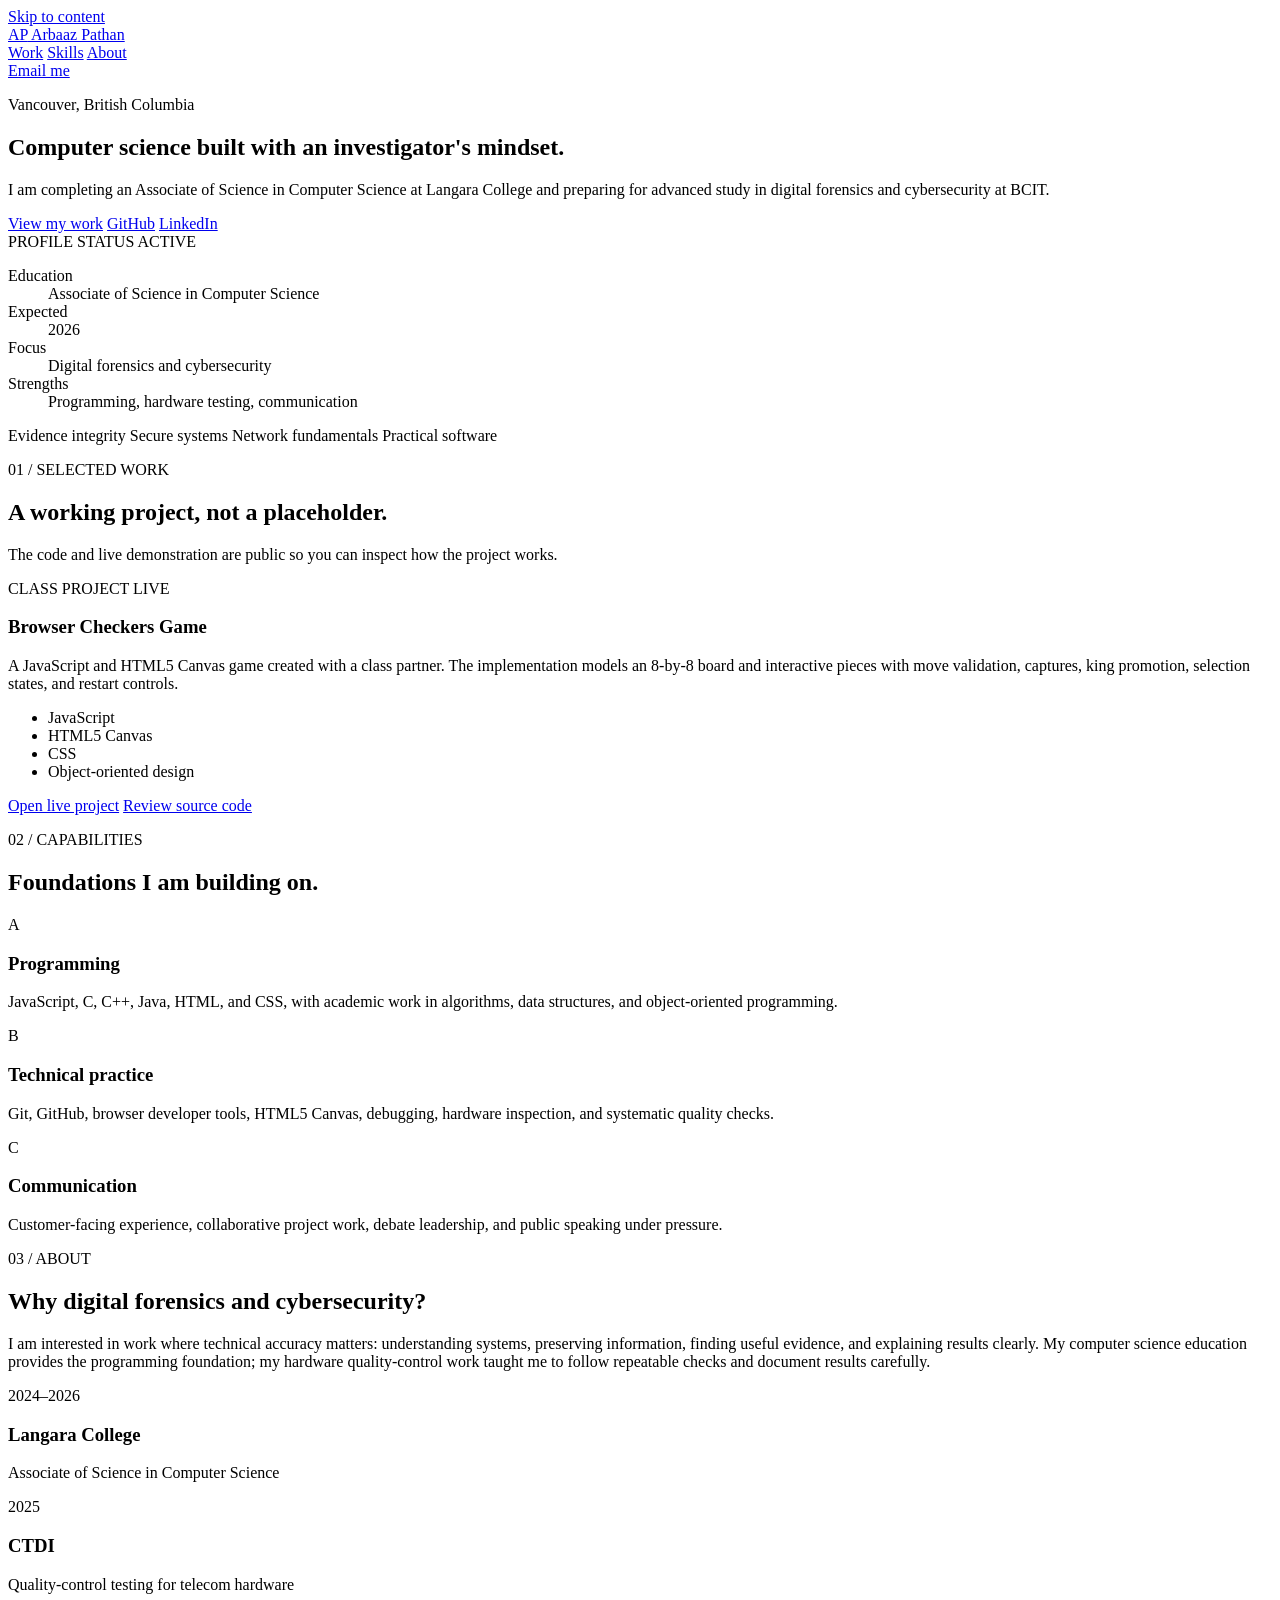
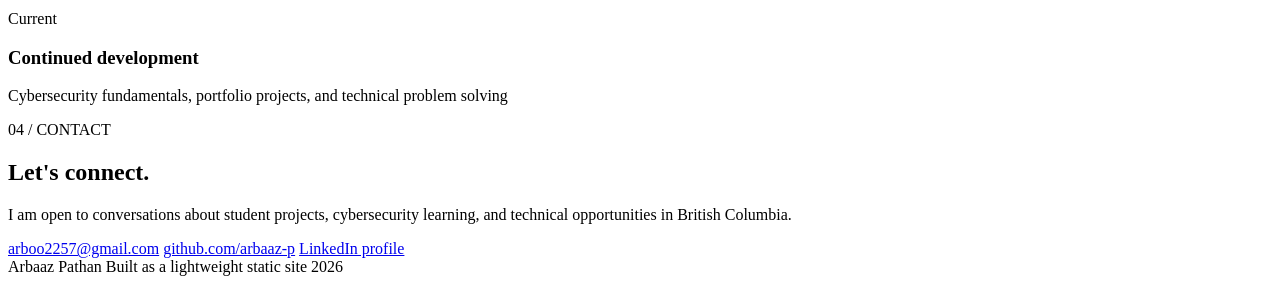
==== portfolio/index.html @ 12f156eb "Add Arbaaz Pathan technical portfolio" ====
<!doctype html>
<html lang="en">
  <head>
    <meta charset="utf-8" />
    <meta name="viewport" content="width=device-width, initial-scale=1" />
    <meta
      name="description"
      content="Arbaaz Pathan is a Computer Science student at Langara College focused on cybersecurity, digital forensics, and practical software projects."
    />
    <meta name="theme-color" content="#08131f" />
    <title>Arbaaz Pathan | Computer Science and Cybersecurity</title>
    <link
      rel="icon"
      type="image/svg+xml"
      href="data:image/svg+xml,%3Csvg xmlns='http://www.w3.org/2000/svg' viewBox='0 0 64 64'%3E%3Crect width='64' height='64' rx='12' fill='%2308131f'/%3E%3Cpath d='M32 10 51 18v13c0 12-7.5 20.5-19 24-11.5-3.5-19-12-19-24V18l19-8Z' fill='none' stroke='%234fe0c1' stroke-width='4'/%3E%3Cpath d='m23 33 6 6 13-15' fill='none' stroke='%23ffffff' stroke-width='4' stroke-linecap='round' stroke-linejoin='round'/%3E%3C/svg%3E"
    />
    <link rel="preconnect" href="https://fonts.googleapis.com" />
    <link rel="preconnect" href="https://fonts.gstatic.com" crossorigin />
    <link
      href="https://fonts.googleapis.com/css2?family=IBM+Plex+Mono:wght@400;500;600&family=Manrope:wght@400;500;600;700;800&display=swap"
      rel="stylesheet"
    />
    <link rel="stylesheet" href="styles.css" />
  </head>
  <body>
    <a class="skip-link" href="#main">Skip to content</a>
    <div class="site-shell">
      <header class="site-header" aria-label="Primary navigation">
        <a class="brand" href="#top" aria-label="Arbaaz Pathan home">
          <span class="brand-mark" aria-hidden="true">AP</span>
          <span>Arbaaz Pathan</span>
        </a>
        <nav class="nav-links" aria-label="Page sections">
          <a href="#work">Work</a>
          <a href="#skills">Skills</a>
          <a href="#about">About</a>
        </nav>
        <a class="header-contact" href="mailto:arboo2257@gmail.com">Email me</a>
      </header>

      <main id="main">
        <section class="hero" id="top" aria-labelledby="hero-title">
          <div class="hero-copy">
            <p class="eyebrow"><span aria-hidden="true"></span> Vancouver, British Columbia</p>
            <h1 id="hero-title">Computer science built with an investigator's mindset.</h1>
            <p class="hero-intro">
              I am completing an Associate of Science in Computer Science at Langara College and preparing for advanced study in digital forensics and cybersecurity at BCIT.
            </p>
            <div class="hero-actions" aria-label="Profile links">
              <a class="button button-primary" href="#work">View my work</a>
              <a class="button button-secondary" href="https://github.com/arbaaz-p" target="_blank" rel="noreferrer">GitHub</a>
              <a class="button button-secondary" href="https://www.linkedin.com/in/arbaaz-pathanbc/" target="_blank" rel="noreferrer">LinkedIn</a>
            </div>
          </div>
          <aside class="status-panel" aria-label="Current focus">
            <div class="panel-topline">
              <span>PROFILE STATUS</span>
              <span class="status-label">ACTIVE</span>
            </div>
            <dl>
              <div>
                <dt>Education</dt>
                <dd>Associate of Science in Computer Science</dd>
              </div>
              <div>
                <dt>Expected</dt>
                <dd>2026</dd>
              </div>
              <div>
                <dt>Focus</dt>
                <dd>Digital forensics and cybersecurity</dd>
              </div>
              <div>
                <dt>Strengths</dt>
                <dd>Programming, hardware testing, communication</dd>
              </div>
            </dl>
          </aside>
        </section>

        <section class="signal-strip" aria-label="Technical interests">
          <span>Evidence integrity</span>
          <span>Secure systems</span>
          <span>Network fundamentals</span>
          <span>Practical software</span>
        </section>

        <section class="section" id="work" aria-labelledby="work-title">
          <div class="section-heading">
            <p class="section-index">01 / SELECTED WORK</p>
            <h2 id="work-title">A working project, not a placeholder.</h2>
            <p>The code and live demonstration are public so you can inspect how the project works.</p>
          </div>

          <article class="project-card">
            <div class="project-visual" aria-label="Abstract representation of an eight by eight checkers board">
              <div class="board" aria-hidden="true">
                <span></span><span></span><span></span><span></span><span></span><span></span><span></span><span></span>
                <span></span><span></span><span></span><span></span><span></span><span></span><span></span><span></span>
                <span></span><span></span><span></span><span></span><span></span><span></span><span></span><span></span>
                <span></span><span></span><span></span><span></span><span></span><span></span><span></span><span></span>
                <span></span><span></span><span></span><span></span><span></span><span></span><span></span><span></span>
                <span></span><span></span><span></span><span></span><span></span><span></span><span></span><span></span>
                <span></span><span></span><span></span><span></span><span></span><span></span><span></span><span></span>
                <span></span><span></span><span></span><span></span><span></span><span></span><span></span><span></span>
              </div>
              <span class="piece piece-one" aria-hidden="true"></span>
              <span class="piece piece-two" aria-hidden="true"></span>
              <span class="piece piece-three" aria-hidden="true"></span>
              <span class="piece piece-four" aria-hidden="true"></span>
            </div>
            <div class="project-content">
              <div class="project-meta">
                <span>CLASS PROJECT</span>
                <span>LIVE</span>
              </div>
              <h3>Browser Checkers Game</h3>
              <p>
                A JavaScript and HTML5 Canvas game created with a class partner. The implementation models an 8-by-8 board and interactive pieces with move validation, captures, king promotion, selection states, and restart controls.
              </p>
              <ul class="tag-list" aria-label="Project technologies">
                <li>JavaScript</li>
                <li>HTML5 Canvas</li>
                <li>CSS</li>
                <li>Object-oriented design</li>
              </ul>
              <div class="project-links">
                <a href="https://arbaaz-p.github.io/checkers_game/" target="_blank" rel="noreferrer">Open live project</a>
                <a href="https://github.com/arbaaz-p/checkers_game" target="_blank" rel="noreferrer">Review source code</a>
              </div>
            </div>
          </article>
        </section>

        <section class="section skills-section" id="skills" aria-labelledby="skills-title">
          <div class="section-heading">
            <p class="section-index">02 / CAPABILITIES</p>
            <h2 id="skills-title">Foundations I am building on.</h2>
          </div>
          <div class="skills-grid">
            <article>
              <p class="skill-number">A</p>
              <h3>Programming</h3>
              <p>JavaScript, C, C++, Java, HTML, and CSS, with academic work in algorithms, data structures, and object-oriented programming.</p>
            </article>
            <article>
              <p class="skill-number">B</p>
              <h3>Technical practice</h3>
              <p>Git, GitHub, browser developer tools, HTML5 Canvas, debugging, hardware inspection, and systematic quality checks.</p>
            </article>
            <article>
              <p class="skill-number">C</p>
              <h3>Communication</h3>
              <p>Customer-facing experience, collaborative project work, debate leadership, and public speaking under pressure.</p>
            </article>
          </div>
        </section>

        <section class="section about-section" id="about" aria-labelledby="about-title">
          <div class="about-copy">
            <p class="section-index">03 / ABOUT</p>
            <h2 id="about-title">Why digital forensics and cybersecurity?</h2>
            <p>
              I am interested in work where technical accuracy matters: understanding systems, preserving information, finding useful evidence, and explaining results clearly. My computer science education provides the programming foundation; my hardware quality-control work taught me to follow repeatable checks and document results carefully.
            </p>
          </div>
          <div class="timeline" aria-label="Education and experience highlights">
            <article>
              <span>2024–2026</span>
              <div>
                <h3>Langara College</h3>
                <p>Associate of Science in Computer Science</p>
              </div>
            </article>
            <article>
              <span>2025</span>
              <div>
                <h3>CTDI</h3>
                <p>Quality-control testing for telecom hardware</p>
              </div>
            </article>
            <article>
              <span>Current</span>
              <div>
                <h3>Continued development</h3>
                <p>Cybersecurity fundamentals, portfolio projects, and technical problem solving</p>
              </div>
            </article>
          </div>
        </section>

        <section class="contact-section" aria-labelledby="contact-title">
          <p class="section-index">04 / CONTACT</p>
          <h2 id="contact-title">Let's connect.</h2>
          <p>I am open to conversations about student projects, cybersecurity learning, and technical opportunities in British Columbia.</p>
          <div class="contact-links">
            <a href="mailto:arboo2257@gmail.com">arboo2257@gmail.com</a>
            <a href="https://github.com/arbaaz-p" target="_blank" rel="noreferrer">github.com/arbaaz-p</a>
            <a href="https://www.linkedin.com/in/arbaaz-pathanbc/" target="_blank" rel="noreferrer">LinkedIn profile</a>
          </div>
        </section>
      </main>

      <footer>
        <span>Arbaaz Pathan</span>
        <span>Built as a lightweight static site</span>
        <span id="current-year">2026</span>
      </footer>
    </div>
    <script src="script.js"></script>
  </body>
</html>
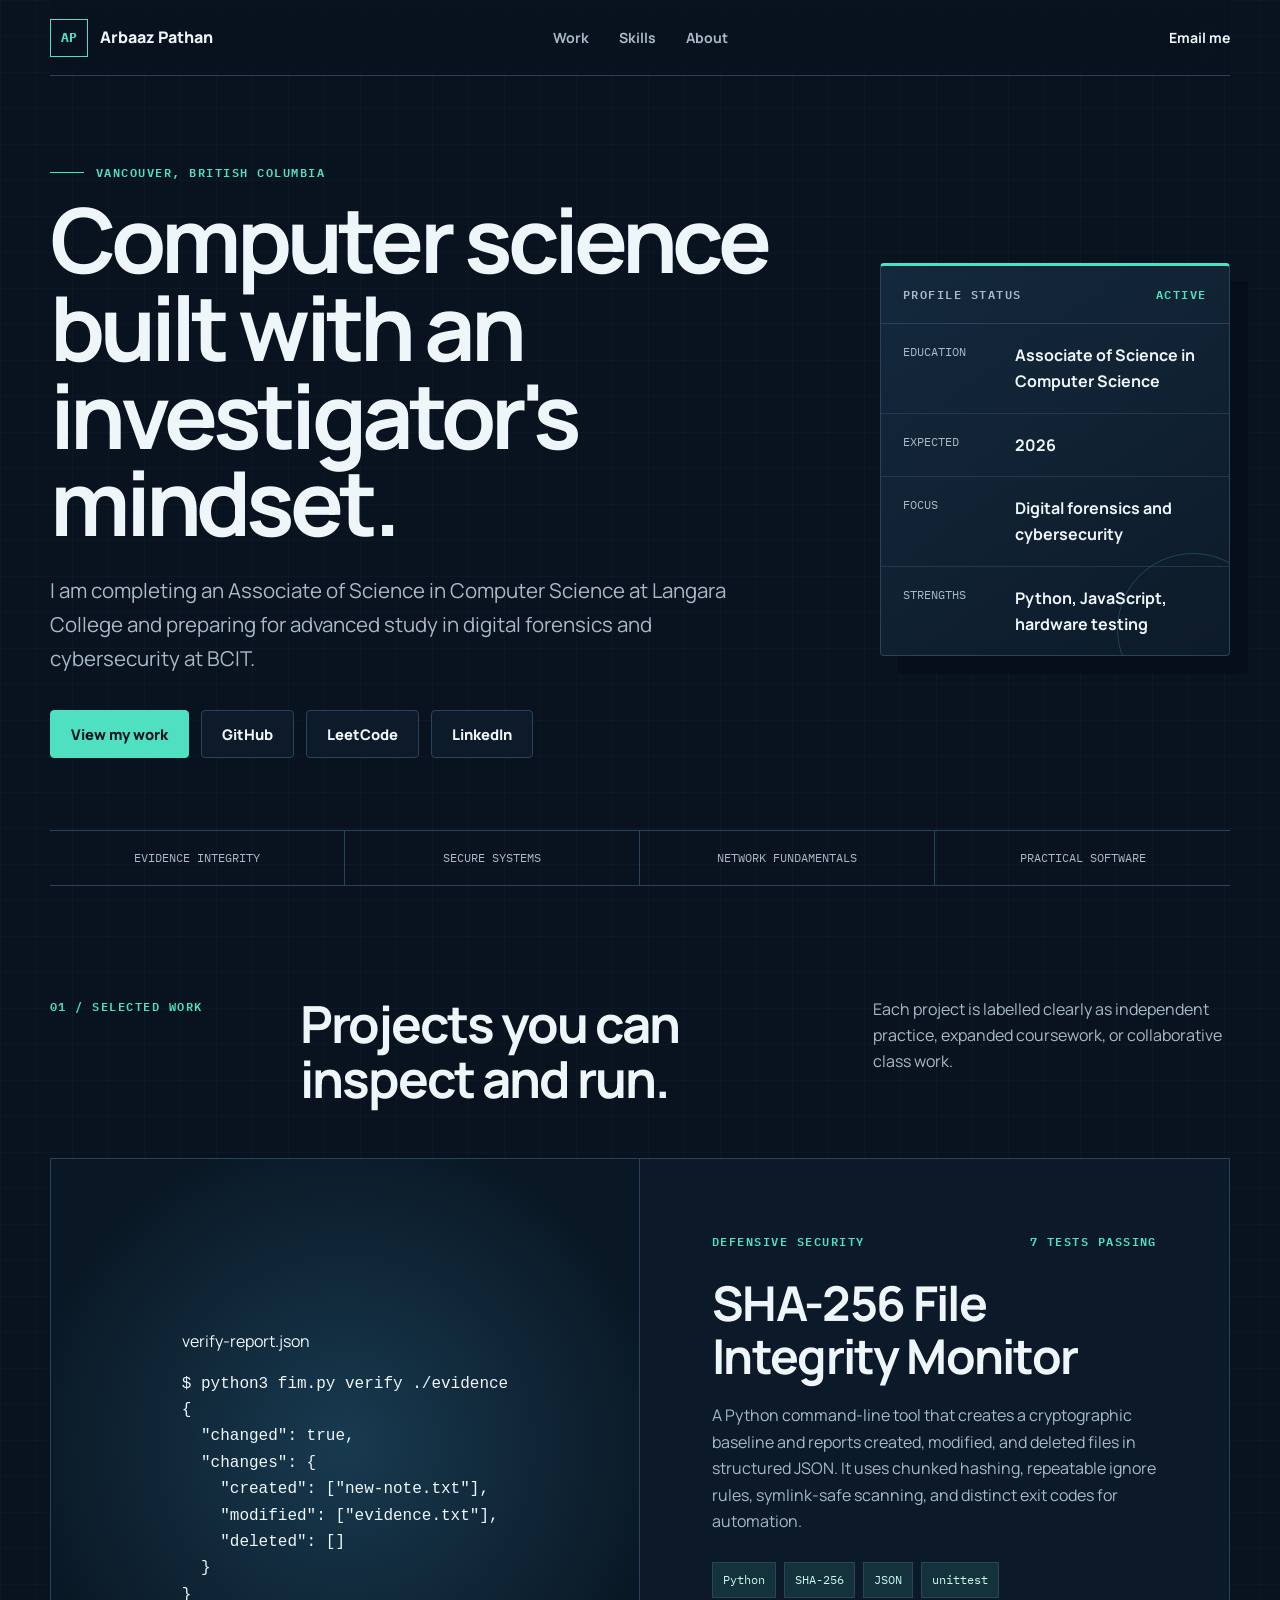
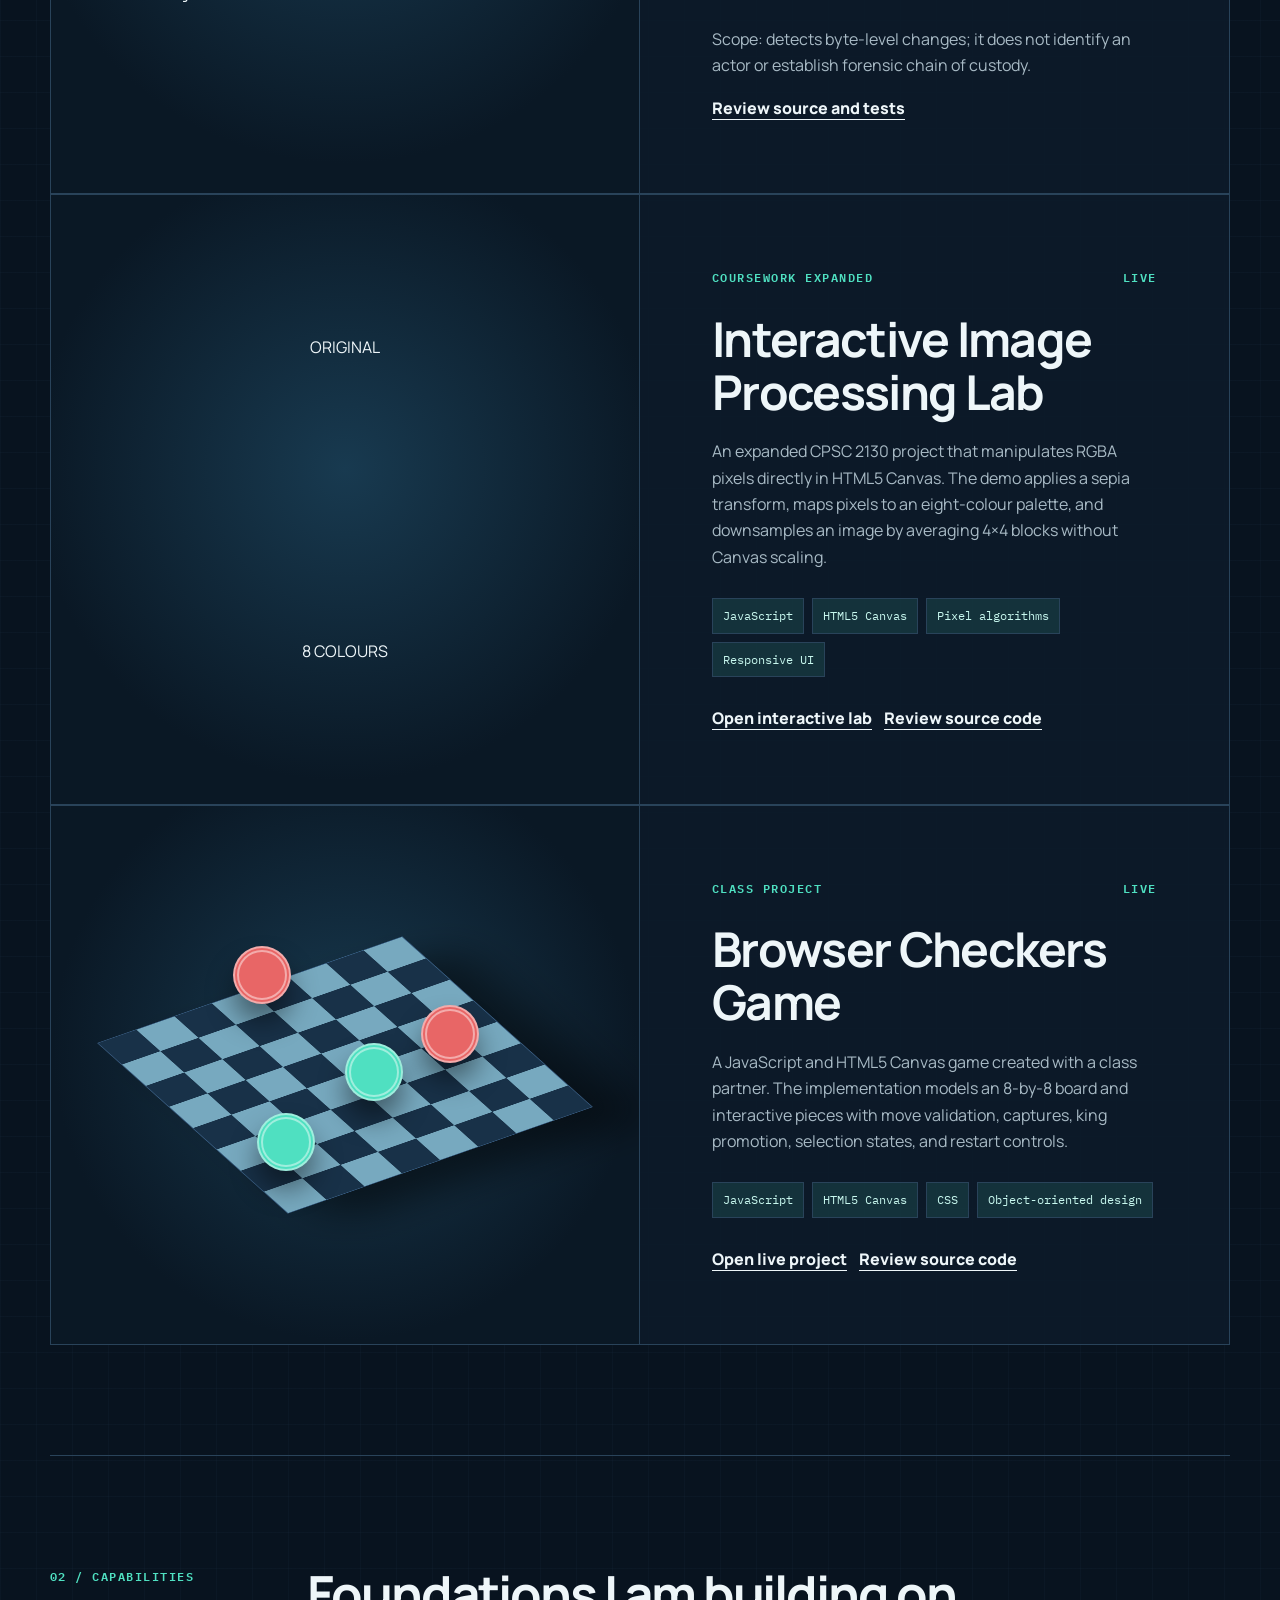
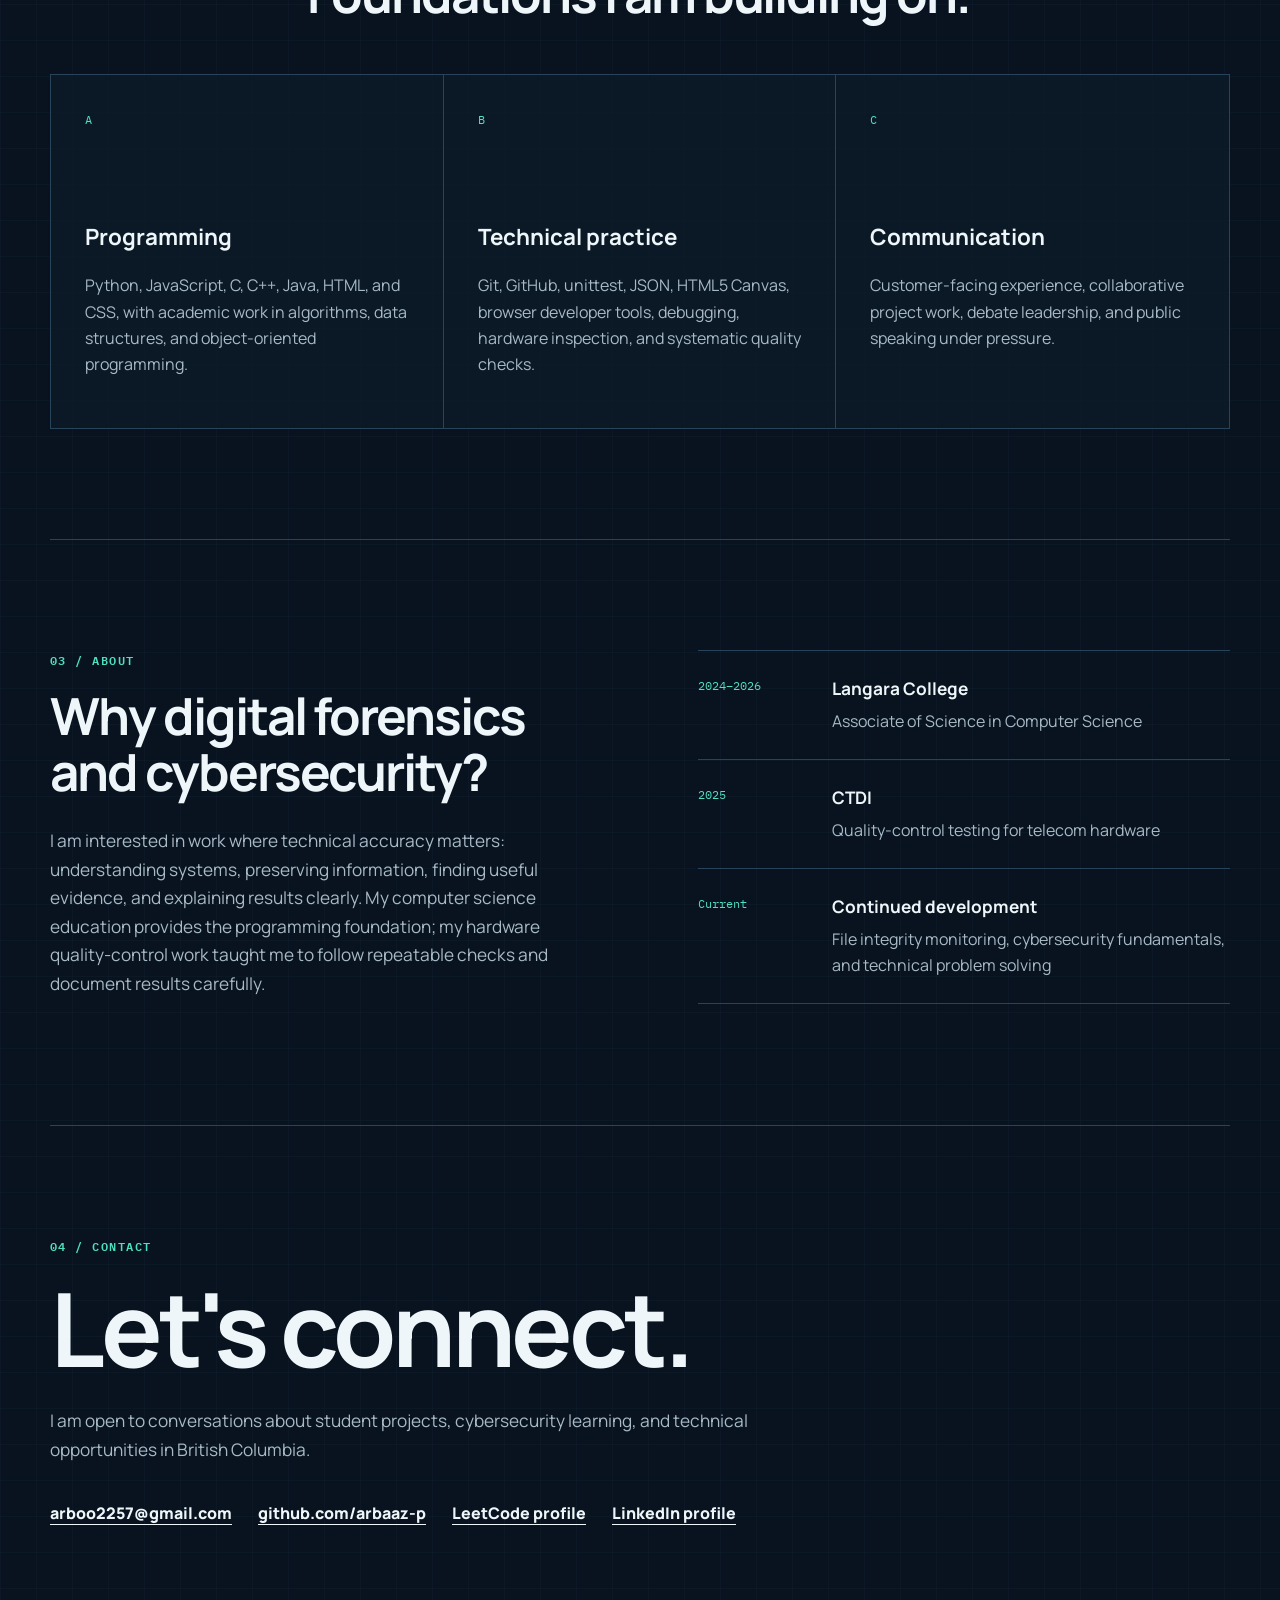
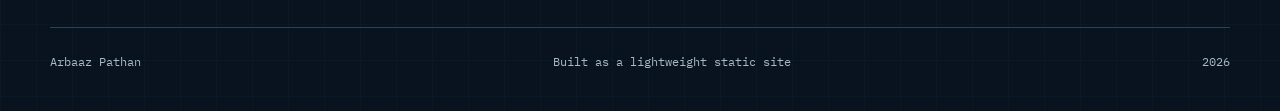
==== commit ac485403: "Add cybersecurity, coursework, and LeetCode portfolio content" ====
--- a/portfolio/index.html
+++ b/portfolio/index.html
@@ -49,6 +49,7 @@
             <div class="hero-actions" aria-label="Profile links">
               <a class="button button-primary" href="#work">View my work</a>
               <a class="button button-secondary" href="https://github.com/arbaaz-p" target="_blank" rel="noreferrer">GitHub</a>
+              <a class="button button-secondary" href="https://leetcode.com/u/Arbaaz_P/" target="_blank" rel="noreferrer">LeetCode</a>
               <a class="button button-secondary" href="https://www.linkedin.com/in/arbaaz-pathanbc/" target="_blank" rel="noreferrer">LinkedIn</a>
             </div>
           </div>
@@ -72,7 +73,7 @@
               </div>
               <div>
                 <dt>Strengths</dt>
-                <dd>Programming, hardware testing, communication</dd>
+                <dd>Python, JavaScript, hardware testing</dd>
               </div>
             </dl>
           </aside>
@@ -88,9 +89,73 @@
         <section class="section" id="work" aria-labelledby="work-title">
           <div class="section-heading">
             <p class="section-index">01 / SELECTED WORK</p>
-            <h2 id="work-title">A working project, not a placeholder.</h2>
-            <p>The code and live demonstration are public so you can inspect how the project works.</p>
-          </div>
+            <h2 id="work-title">Projects you can inspect and run.</h2>
+            <p>Each project is labelled clearly as independent practice, expanded coursework, or collaborative class work.</p>
+          </div>
+
+          <article class="project-card">
+            <div class="project-visual terminal-visual" aria-label="File integrity verification report">
+              <div class="terminal-window" aria-hidden="true">
+                <div class="terminal-bar"><i></i><i></i><i></i><span>verify-report.json</span></div>
+                <pre><span class="terminal-muted">$ python3 fim.py verify ./evidence</span>
+{
+  "changed": <span class="terminal-alert">true</span>,
+  "changes": {
+    "created": ["new-note.txt"],
+    "modified": ["evidence.txt"],
+    "deleted": []
+  }
+}</pre>
+              </div>
+            </div>
+            <div class="project-content">
+              <div class="project-meta">
+                <span>DEFENSIVE SECURITY</span>
+                <span>7 TESTS PASSING</span>
+              </div>
+              <h3>SHA-256 File Integrity Monitor</h3>
+              <p>
+                A Python command-line tool that creates a cryptographic baseline and reports created, modified, and deleted files in structured JSON. It uses chunked hashing, repeatable ignore rules, symlink-safe scanning, and distinct exit codes for automation.
+              </p>
+              <ul class="tag-list" aria-label="Project technologies">
+                <li>Python</li>
+                <li>SHA-256</li>
+                <li>JSON</li>
+                <li>unittest</li>
+              </ul>
+              <p class="project-caveat">Scope: detects byte-level changes; it does not identify an actor or establish forensic chain of custody.</p>
+              <div class="project-links">
+                <a href="https://github.com/arbaaz-p/checkers_game/tree/main/cybersecurity/file-integrity-monitor" target="_blank" rel="noreferrer">Review source and tests</a>
+              </div>
+            </div>
+          </article>
+
+          <article class="project-card">
+            <div class="project-visual pixels-visual" aria-label="Before and after pixel processing comparison">
+              <div class="pixel-panel pixel-original" aria-hidden="true"><span>ORIGINAL</span></div>
+              <div class="pixel-panel pixel-processed" aria-hidden="true"><span>8 COLOURS</span></div>
+            </div>
+            <div class="project-content">
+              <div class="project-meta">
+                <span>COURSEWORK EXPANDED</span>
+                <span>LIVE</span>
+              </div>
+              <h3>Interactive Image Processing Lab</h3>
+              <p>
+                An expanded CPSC 2130 project that manipulates RGBA pixels directly in HTML5 Canvas. The demo applies a sepia transform, maps pixels to an eight-colour palette, and downsamples an image by averaging 4×4 blocks without Canvas scaling.
+              </p>
+              <ul class="tag-list" aria-label="Project technologies">
+                <li>JavaScript</li>
+                <li>HTML5 Canvas</li>
+                <li>Pixel algorithms</li>
+                <li>Responsive UI</li>
+              </ul>
+              <div class="project-links">
+                <a href="projects/image-processing-lab/">Open interactive lab</a>
+                <a href="https://github.com/arbaaz-p/checkers_game/tree/main/portfolio/projects/image-processing-lab" target="_blank" rel="noreferrer">Review source code</a>
+              </div>
+            </div>
+          </article>
 
           <article class="project-card">
             <div class="project-visual" aria-label="Abstract representation of an eight by eight checkers board">
@@ -141,12 +206,12 @@
             <article>
               <p class="skill-number">A</p>
               <h3>Programming</h3>
-              <p>JavaScript, C, C++, Java, HTML, and CSS, with academic work in algorithms, data structures, and object-oriented programming.</p>
+              <p>Python, JavaScript, C, C++, Java, HTML, and CSS, with academic work in algorithms, data structures, and object-oriented programming.</p>
             </article>
             <article>
               <p class="skill-number">B</p>
               <h3>Technical practice</h3>
-              <p>Git, GitHub, browser developer tools, HTML5 Canvas, debugging, hardware inspection, and systematic quality checks.</p>
+              <p>Git, GitHub, unittest, JSON, HTML5 Canvas, browser developer tools, debugging, hardware inspection, and systematic quality checks.</p>
             </article>
             <article>
               <p class="skill-number">C</p>
@@ -183,7 +248,7 @@
               <span>Current</span>
               <div>
                 <h3>Continued development</h3>
-                <p>Cybersecurity fundamentals, portfolio projects, and technical problem solving</p>
+                <p>File integrity monitoring, cybersecurity fundamentals, and technical problem solving</p>
               </div>
             </article>
           </div>
@@ -196,6 +261,7 @@
           <div class="contact-links">
             <a href="mailto:arboo2257@gmail.com">arboo2257@gmail.com</a>
             <a href="https://github.com/arbaaz-p" target="_blank" rel="noreferrer">github.com/arbaaz-p</a>
+            <a href="https://leetcode.com/u/Arbaaz_P/" target="_blank" rel="noreferrer">LeetCode profile</a>
             <a href="https://www.linkedin.com/in/arbaaz-pathanbc/" target="_blank" rel="noreferrer">LinkedIn profile</a>
           </div>
         </section>
--- a/portfolio/styles.css
+++ b/portfolio/styles.css
@@ -0,0 +1,690 @@
+:root {
+  color-scheme: dark;
+  --bg: #08131f;
+  --bg-soft: #0d1b2a;
+  --panel: #102234;
+  --panel-strong: #152b40;
+  --text: #eef6f9;
+  --muted: #a8bac5;
+  --line: #29435a;
+  --accent: #4fe0c1;
+  --accent-soft: rgba(79, 224, 193, 0.12);
+  --blue: #7db7ff;
+  --max: 1180px;
+  --radius: 4px;
+  font-family: "Manrope", system-ui, sans-serif;
+}
+
+* {
+  box-sizing: border-box;
+}
+
+html {
+  scroll-behavior: smooth;
+}
+
+body {
+  margin: 0;
+  min-width: 320px;
+  background:
+    linear-gradient(rgba(41, 67, 90, 0.1) 1px, transparent 1px),
+    linear-gradient(90deg, rgba(41, 67, 90, 0.1) 1px, transparent 1px),
+    var(--bg);
+  background-size: 36px 36px;
+  color: var(--text);
+  font-size: 1rem;
+  line-height: 1.65;
+}
+
+a {
+  color: inherit;
+}
+
+a:focus-visible,
+button:focus-visible {
+  outline: 3px solid var(--accent);
+  outline-offset: 4px;
+}
+
+.skip-link {
+  position: fixed;
+  z-index: 100;
+  top: 12px;
+  left: 12px;
+  transform: translateY(-160%);
+  padding: 10px 14px;
+  background: var(--accent);
+  color: var(--bg);
+  font-weight: 800;
+}
+
+.skip-link:focus {
+  transform: translateY(0);
+}
+
+.site-shell {
+  width: min(calc(100% - 40px), var(--max));
+  margin: 0 auto;
+}
+
+.site-header {
+  position: sticky;
+  top: 0;
+  z-index: 20;
+  display: grid;
+  grid-template-columns: 1fr auto 1fr;
+  align-items: center;
+  min-height: 76px;
+  border-bottom: 1px solid var(--line);
+  background: rgba(8, 19, 31, 0.9);
+  backdrop-filter: blur(14px);
+}
+
+.brand {
+  display: inline-flex;
+  align-items: center;
+  gap: 12px;
+  justify-self: start;
+  color: var(--text);
+  font-weight: 800;
+  text-decoration: none;
+}
+
+.brand-mark {
+  display: inline-grid;
+  width: 38px;
+  height: 38px;
+  place-items: center;
+  border: 1px solid var(--accent);
+  color: var(--accent);
+  font-family: "IBM Plex Mono", monospace;
+  font-size: 0.82rem;
+}
+
+.nav-links {
+  display: flex;
+  gap: 30px;
+}
+
+.nav-links a,
+.header-contact {
+  color: var(--muted);
+  font-size: 0.88rem;
+  font-weight: 700;
+  text-decoration: none;
+}
+
+.nav-links a:hover,
+.header-contact:hover {
+  color: var(--accent);
+}
+
+.header-contact {
+  justify-self: end;
+  color: var(--text);
+}
+
+.hero {
+  display: grid;
+  grid-template-columns: minmax(0, 1.35fr) minmax(300px, 0.65fr);
+  gap: clamp(46px, 8vw, 110px);
+  align-items: center;
+  min-height: 690px;
+  padding: 86px 0 72px;
+}
+
+.eyebrow,
+.section-index,
+.panel-topline,
+.project-meta {
+  font-family: "IBM Plex Mono", monospace;
+  font-size: 0.78rem;
+  font-weight: 600;
+  letter-spacing: 0.12em;
+  text-transform: uppercase;
+}
+
+.eyebrow {
+  display: flex;
+  align-items: center;
+  gap: 12px;
+  color: var(--accent);
+}
+
+.eyebrow span {
+  width: 34px;
+  height: 1px;
+  background: var(--accent);
+}
+
+h1,
+h2,
+h3,
+p {
+  margin-top: 0;
+}
+
+h1 {
+  max-width: 820px;
+  margin-bottom: 28px;
+  font-size: clamp(3.2rem, 7vw, 6rem);
+  line-height: 0.98;
+  letter-spacing: -0.055em;
+}
+
+.hero-intro {
+  max-width: 690px;
+  margin-bottom: 34px;
+  color: var(--muted);
+  font-size: clamp(1.08rem, 2vw, 1.28rem);
+}
+
+.hero-actions,
+.project-links,
+.contact-links {
+  display: flex;
+  flex-wrap: wrap;
+  gap: 12px;
+}
+
+.button {
+  display: inline-flex;
+  min-height: 48px;
+  align-items: center;
+  justify-content: center;
+  padding: 0 20px;
+  border: 1px solid var(--line);
+  border-radius: var(--radius);
+  font-size: 0.92rem;
+  font-weight: 800;
+  text-decoration: none;
+  transition: 160ms ease;
+}
+
+.button-primary {
+  border-color: var(--accent);
+  background: var(--accent);
+  color: var(--bg);
+}
+
+.button-secondary {
+  background: rgba(16, 34, 52, 0.5);
+}
+
+.button:hover {
+  transform: translateY(-2px);
+  border-color: var(--accent);
+}
+
+.status-panel {
+  position: relative;
+  overflow: hidden;
+  border: 1px solid var(--line);
+  border-top: 3px solid var(--accent);
+  border-radius: var(--radius);
+  background: linear-gradient(145deg, rgba(21, 43, 64, 0.9), rgba(13, 27, 42, 0.9));
+  box-shadow: 18px 18px 0 rgba(5, 13, 22, 0.65);
+}
+
+.status-panel::after {
+  position: absolute;
+  right: -40px;
+  bottom: -50px;
+  width: 150px;
+  height: 150px;
+  border: 1px solid rgba(79, 224, 193, 0.22);
+  border-radius: 50%;
+  content: "";
+}
+
+.panel-topline {
+  display: flex;
+  justify-content: space-between;
+  padding: 18px 22px;
+  border-bottom: 1px solid var(--line);
+  color: var(--muted);
+}
+
+.status-label {
+  color: var(--accent);
+}
+
+.status-panel dl {
+  margin: 0;
+}
+
+.status-panel dl div {
+  display: grid;
+  grid-template-columns: 96px 1fr;
+  gap: 16px;
+  padding: 18px 22px;
+  border-bottom: 1px solid rgba(41, 67, 90, 0.7);
+}
+
+.status-panel dl div:last-child {
+  border-bottom: 0;
+}
+
+.status-panel dt {
+  color: var(--muted);
+  font-family: "IBM Plex Mono", monospace;
+  font-size: 0.76rem;
+  text-transform: uppercase;
+}
+
+.status-panel dd {
+  margin: 0;
+  font-weight: 700;
+}
+
+.signal-strip {
+  display: grid;
+  grid-template-columns: repeat(4, 1fr);
+  border-block: 1px solid var(--line);
+}
+
+.signal-strip span {
+  padding: 17px 14px;
+  border-right: 1px solid var(--line);
+  color: var(--muted);
+  font-family: "IBM Plex Mono", monospace;
+  font-size: 0.76rem;
+  text-align: center;
+  text-transform: uppercase;
+}
+
+.signal-strip span:last-child {
+  border-right: 0;
+}
+
+.section {
+  padding: 110px 0;
+  border-bottom: 1px solid var(--line);
+}
+
+.section-heading {
+  display: grid;
+  grid-template-columns: 0.6fr 1.5fr 1fr;
+  gap: 36px;
+  align-items: start;
+  margin-bottom: 52px;
+}
+
+.section-index {
+  color: var(--accent);
+}
+
+h2 {
+  margin-bottom: 0;
+  font-size: clamp(2rem, 4vw, 3.5rem);
+  line-height: 1.08;
+  letter-spacing: -0.04em;
+}
+
+.section-heading > p:last-child {
+  color: var(--muted);
+}
+
+.project-card {
+  display: grid;
+  grid-template-columns: minmax(320px, 1fr) minmax(0, 1fr);
+  border: 1px solid var(--line);
+  background: rgba(13, 27, 42, 0.92);
+}
+
+.project-visual {
+  position: relative;
+  display: grid;
+  min-height: 480px;
+  place-items: center;
+  overflow: hidden;
+  border-right: 1px solid var(--line);
+  background: radial-gradient(circle at 50% 45%, #183a50 0, #0a1825 70%);
+}
+
+.board {
+  display: grid;
+  width: min(70%, 360px);
+  aspect-ratio: 1;
+  grid-template-columns: repeat(8, 1fr);
+  transform: rotateX(56deg) rotateZ(-32deg);
+  border: 1px solid rgba(125, 183, 255, 0.35);
+  box-shadow: 34px 42px 55px rgba(0, 0, 0, 0.5);
+}
+
+.board span:nth-child(odd) {
+  background: #183148;
+}
+
+.board span:nth-child(even) {
+  background: #77a9bf;
+}
+
+.board span:nth-child(16n + 9),
+.board span:nth-child(16n + 11),
+.board span:nth-child(16n + 13),
+.board span:nth-child(16n + 15) {
+  background: #77a9bf;
+}
+
+.board span:nth-child(16n + 10),
+.board span:nth-child(16n + 12),
+.board span:nth-child(16n + 14),
+.board span:nth-child(16n + 16) {
+  background: #183148;
+}
+
+.piece {
+  position: absolute;
+  width: 58px;
+  height: 58px;
+  border: 6px double rgba(255, 255, 255, 0.45);
+  border-radius: 50%;
+  background: #e86666;
+  box-shadow: 0 18px 28px rgba(0, 0, 0, 0.45);
+}
+
+.piece-one { top: 26%; left: 31%; }
+.piece-two { top: 44%; left: 50%; background: var(--accent); }
+.piece-three { top: 57%; left: 35%; background: var(--accent); }
+.piece-four { top: 37%; left: 63%; }
+
+.project-content {
+  align-self: center;
+  padding: clamp(34px, 6vw, 72px);
+}
+
+.project-meta {
+  display: flex;
+  justify-content: space-between;
+  color: var(--accent);
+}
+
+.project-content h3 {
+  margin: 25px 0 20px;
+  font-size: clamp(2rem, 4vw, 3rem);
+  line-height: 1.1;
+  letter-spacing: -0.035em;
+}
+
+.project-content > p {
+  color: var(--muted);
+}
+
+.tag-list {
+  display: flex;
+  flex-wrap: wrap;
+  gap: 8px;
+  margin: 28px 0;
+  padding: 0;
+  list-style: none;
+}
+
+.tag-list li {
+  padding: 7px 10px;
+  border: 1px solid var(--line);
+  background: var(--accent-soft);
+  color: #c8f8ef;
+  font-family: "IBM Plex Mono", monospace;
+  font-size: 0.74rem;
+}
+
+.project-links a,
+.contact-links a {
+  color: var(--text);
+  font-weight: 800;
+  text-underline-offset: 5px;
+}
+
+.project-links a:hover,
+.contact-links a:hover {
+  color: var(--accent);
+}
+
+.skills-section .section-heading {
+  grid-template-columns: 0.6fr 2.5fr;
+}
+
+.skills-grid {
+  display: grid;
+  grid-template-columns: repeat(3, 1fr);
+  border: 1px solid var(--line);
+}
+
+.skills-grid article {
+  min-height: 320px;
+  padding: 34px;
+  border-right: 1px solid var(--line);
+  background: rgba(13, 27, 42, 0.75);
+}
+
+.skills-grid article:last-child {
+  border-right: 0;
+}
+
+.skill-number {
+  color: var(--accent);
+  font-family: "IBM Plex Mono", monospace;
+  font-size: 0.78rem;
+}
+
+.skills-grid h3 {
+  margin: 90px 0 16px;
+  font-size: 1.4rem;
+}
+
+.skills-grid article > p:last-child {
+  color: var(--muted);
+}
+
+.about-section {
+  display: grid;
+  grid-template-columns: 1fr 1fr;
+  gap: clamp(50px, 9vw, 130px);
+}
+
+.about-copy h2 {
+  margin: 18px 0 28px;
+}
+
+.about-copy > p:last-child {
+  color: var(--muted);
+  font-size: 1.08rem;
+}
+
+.timeline article {
+  display: grid;
+  grid-template-columns: 110px 1fr;
+  gap: 24px;
+  padding: 24px 0;
+  border-top: 1px solid var(--line);
+}
+
+.timeline article:last-child {
+  border-bottom: 1px solid var(--line);
+}
+
+.timeline span {
+  color: var(--accent);
+  font-family: "IBM Plex Mono", monospace;
+  font-size: 0.78rem;
+}
+
+.timeline h3 {
+  margin-bottom: 5px;
+  font-size: 1.08rem;
+}
+
+.timeline p {
+  margin-bottom: 0;
+  color: var(--muted);
+}
+
+.contact-section {
+  padding: 110px 0 100px;
+}
+
+.contact-section h2 {
+  margin: 16px 0 24px;
+  font-size: clamp(3rem, 8vw, 6.6rem);
+}
+
+.contact-section > p:not(.section-index) {
+  max-width: 700px;
+  color: var(--muted);
+  font-size: 1.08rem;
+}
+
+.contact-links {
+  margin-top: 36px;
+  gap: 26px;
+}
+
+footer {
+  display: flex;
+  justify-content: space-between;
+  padding: 24px 0 40px;
+  border-top: 1px solid var(--line);
+  color: var(--muted);
+  font-family: "IBM Plex Mono", monospace;
+  font-size: 0.74rem;
+}
+
+@media (max-width: 900px) {
+  .site-header {
+    grid-template-columns: 1fr auto;
+  }
+
+  .nav-links {
+    display: none;
+  }
+
+  .hero,
+  .project-card,
+  .about-section {
+    grid-template-columns: 1fr;
+  }
+
+  .hero {
+    min-height: auto;
+    padding-top: 72px;
+  }
+
+  .status-panel {
+    max-width: 580px;
+  }
+
+  .section-heading {
+    grid-template-columns: 1fr;
+    gap: 12px;
+  }
+
+  .project-visual {
+    min-height: 420px;
+    border-right: 0;
+    border-bottom: 1px solid var(--line);
+  }
+
+  .skills-grid {
+    grid-template-columns: 1fr;
+  }
+
+  .skills-grid article {
+    min-height: auto;
+    border-right: 0;
+    border-bottom: 1px solid var(--line);
+  }
+
+  .skills-grid article:last-child {
+    border-bottom: 0;
+  }
+
+  .skills-grid h3 {
+    margin-top: 32px;
+  }
+}
+
+@media (max-width: 620px) {
+  .site-shell {
+    width: min(calc(100% - 28px), var(--max));
+  }
+
+  .site-header {
+    min-height: 68px;
+  }
+
+  .brand > span:last-child,
+  .header-contact {
+    font-size: 0.8rem;
+  }
+
+  h1 {
+    font-size: clamp(2.75rem, 15vw, 4rem);
+  }
+
+  .hero {
+    gap: 46px;
+    padding: 56px 0;
+  }
+
+  .hero-actions .button {
+    width: 100%;
+  }
+
+  .signal-strip {
+    grid-template-columns: 1fr 1fr;
+  }
+
+  .signal-strip span:nth-child(2) {
+    border-right: 0;
+  }
+
+  .signal-strip span:nth-child(-n + 2) {
+    border-bottom: 1px solid var(--line);
+  }
+
+  .section,
+  .contact-section {
+    padding: 76px 0;
+  }
+
+  .status-panel dl div,
+  .timeline article {
+    grid-template-columns: 1fr;
+    gap: 4px;
+  }
+
+  .project-visual {
+    min-height: 340px;
+  }
+
+  .piece {
+    width: 42px;
+    height: 42px;
+  }
+
+  .project-content {
+    padding: 28px;
+  }
+
+  .contact-links,
+  footer {
+    flex-direction: column;
+  }
+
+  footer {
+    gap: 8px;
+  }
+}
+
+@media (prefers-reduced-motion: reduce) {
+  html {
+    scroll-behavior: auto;
+  }
+
+  *,
+  *::before,
+  *::after {
+    transition-duration: 0.01ms !important;
+  }
+}
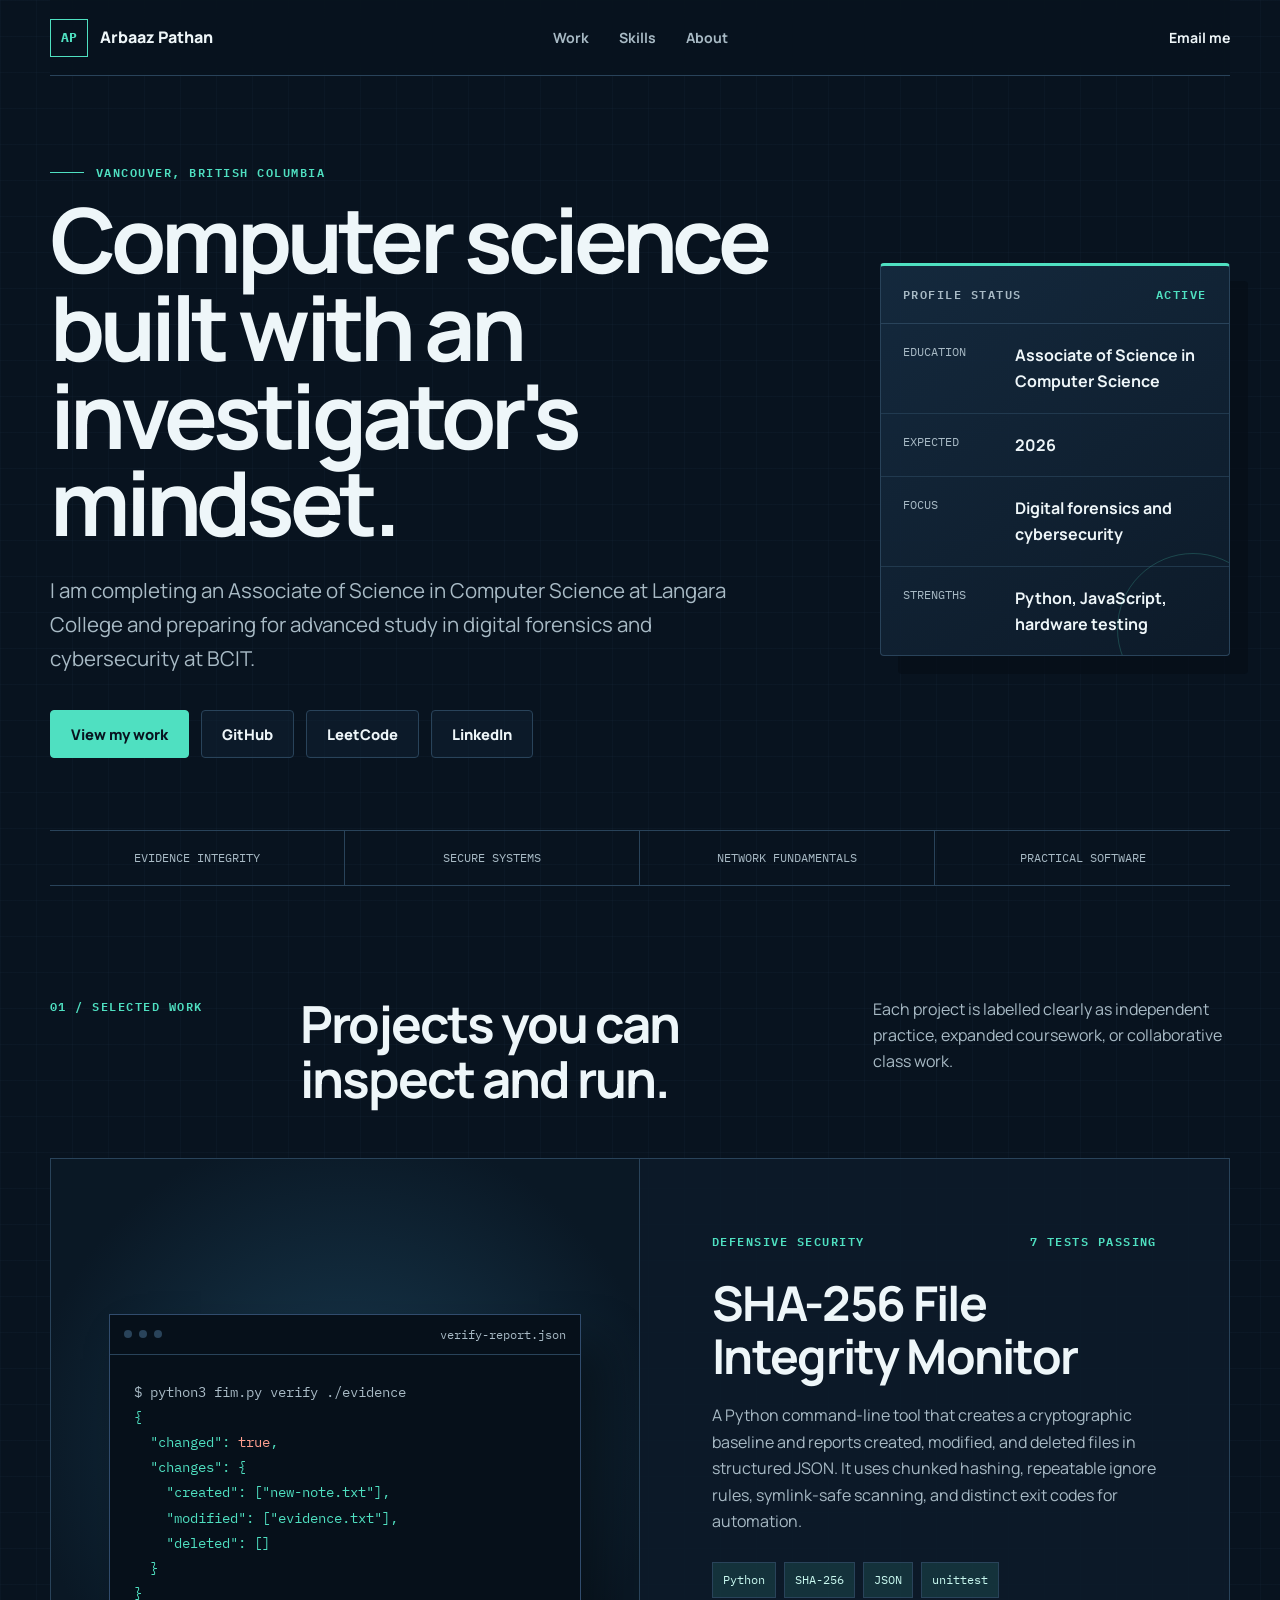
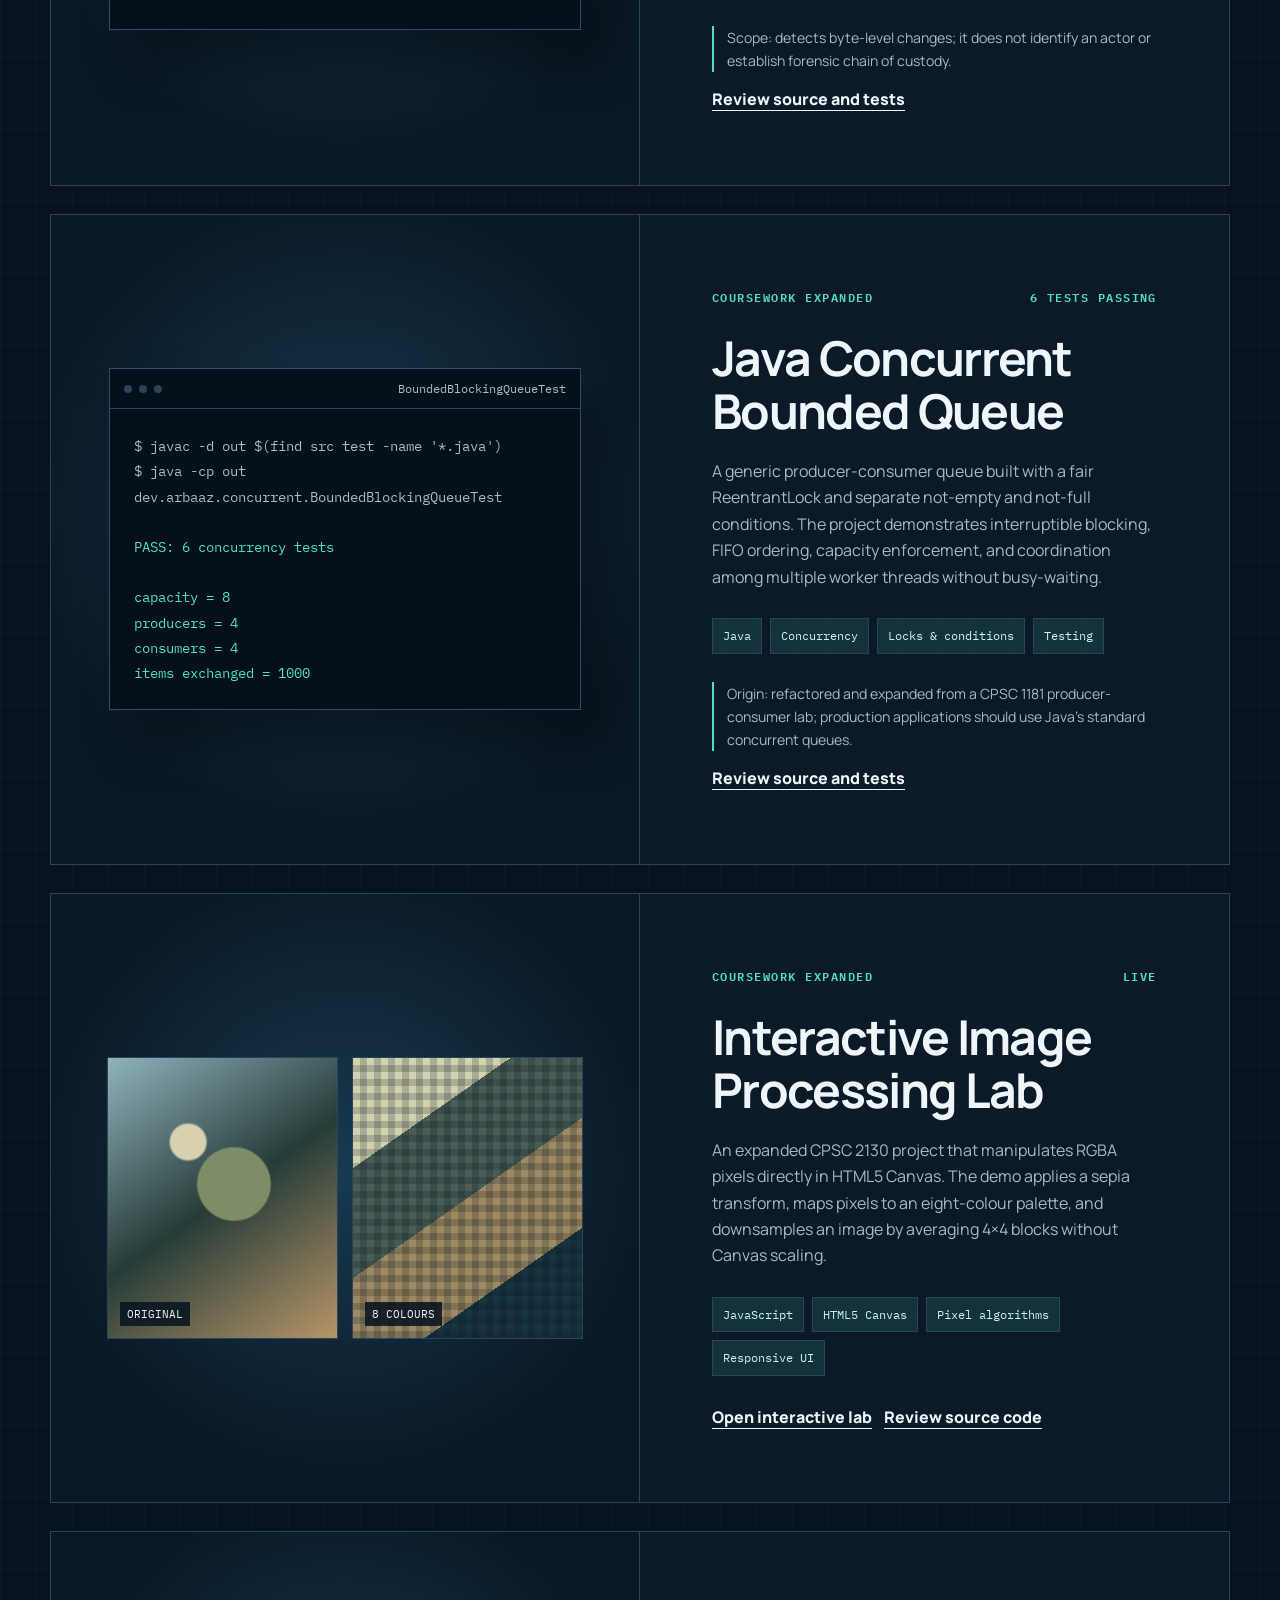
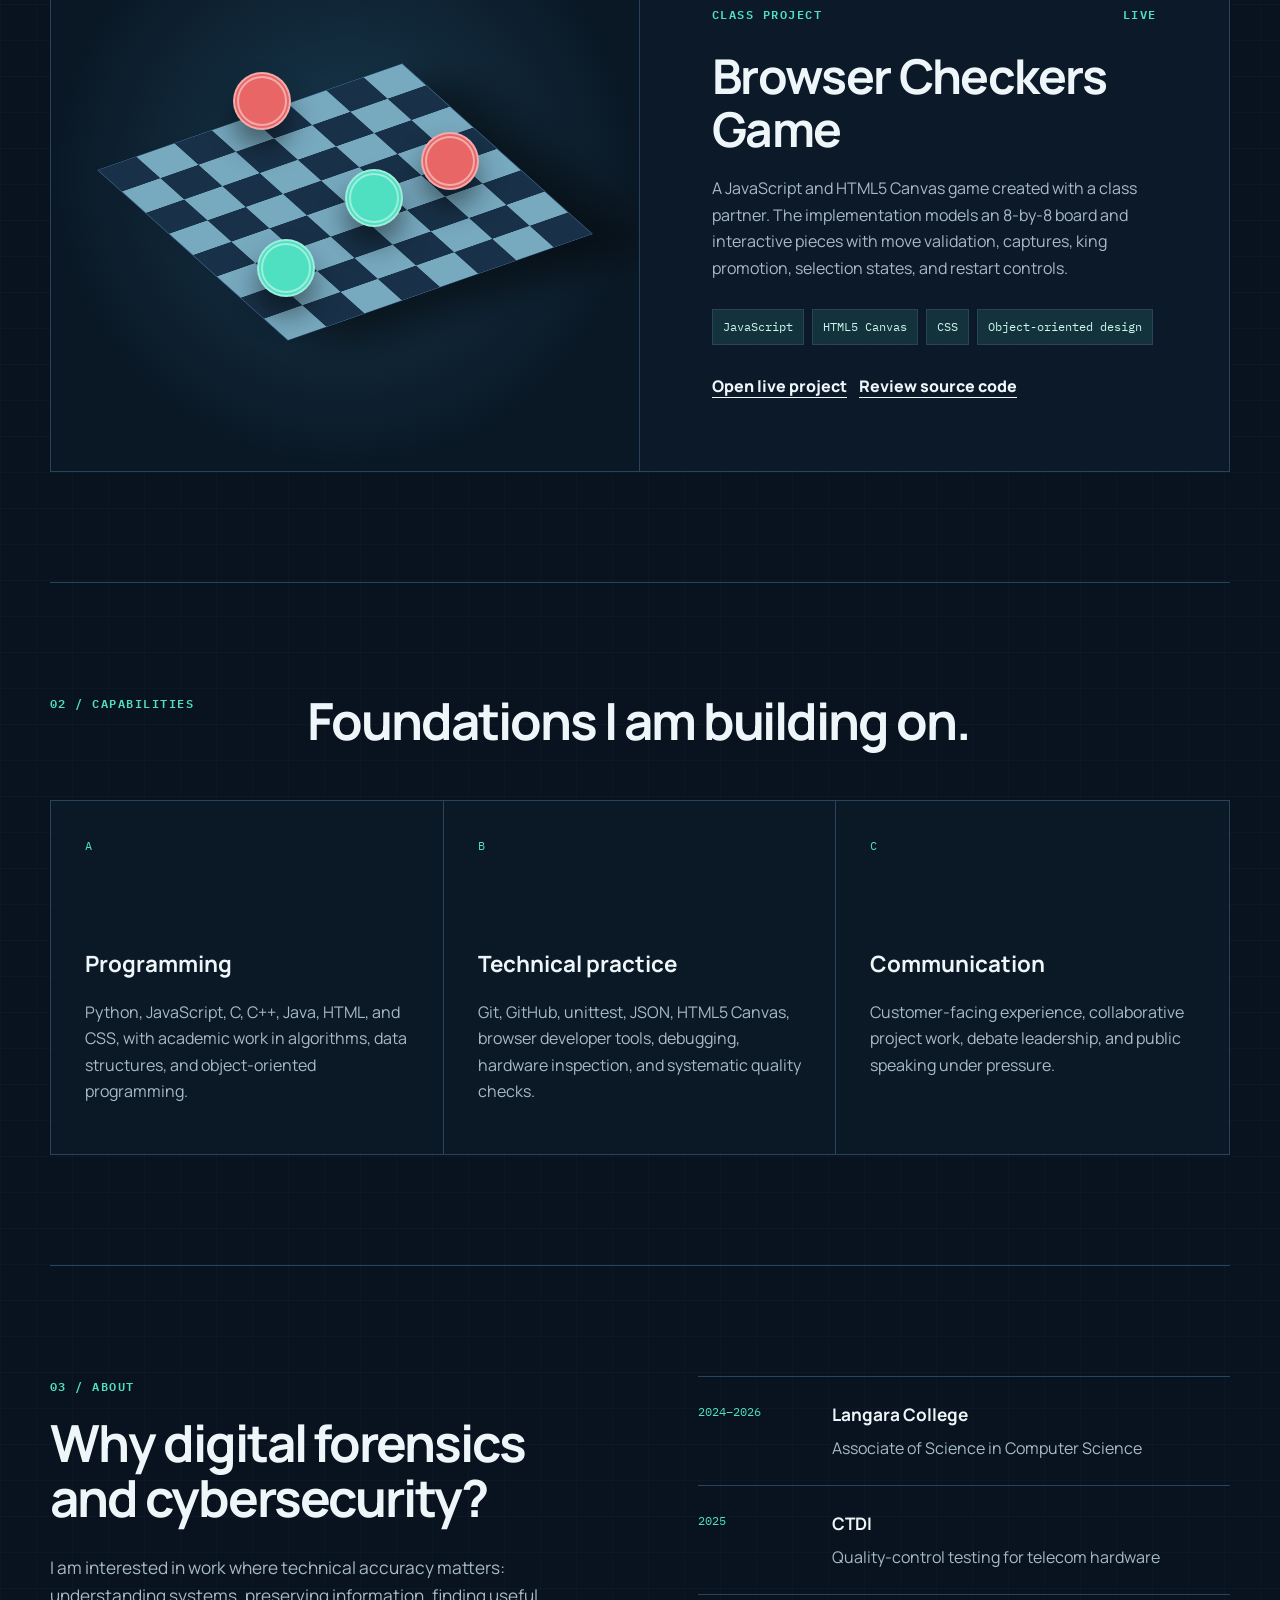
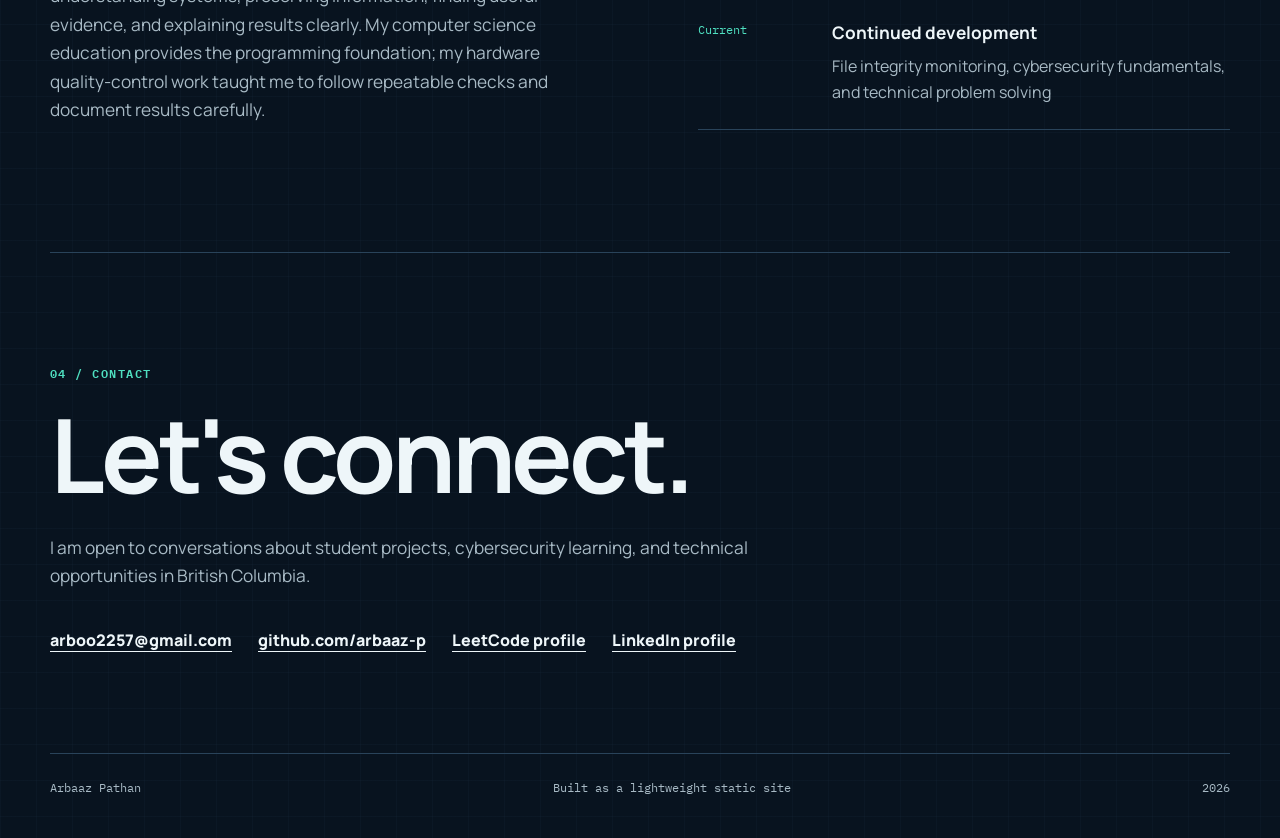
==== commit 4a316922: "Feature tested Java concurrency project in portfolio" ====
--- a/portfolio/index.html
+++ b/portfolio/index.html
@@ -131,6 +131,43 @@
           </article>
 
           <article class="project-card">
+            <div class="project-visual terminal-visual" aria-label="Java concurrent queue test output">
+              <div class="terminal-window" aria-hidden="true">
+                <div class="terminal-bar"><i></i><i></i><i></i><span>BoundedBlockingQueueTest</span></div>
+                <pre><span class="terminal-muted">$ javac -d out $(find src test -name '*.java')</span>
+<span class="terminal-muted">$ java -cp out dev.arbaaz.concurrent.BoundedBlockingQueueTest</span>
+
+<span>PASS: 6 concurrency tests</span>
+
+capacity = 8
+producers = 4
+consumers = 4
+items exchanged = 1000</pre>
+              </div>
+            </div>
+            <div class="project-content">
+              <div class="project-meta">
+                <span>COURSEWORK EXPANDED</span>
+                <span>6 TESTS PASSING</span>
+              </div>
+              <h3>Java Concurrent Bounded Queue</h3>
+              <p>
+                A generic producer-consumer queue built with a fair ReentrantLock and separate not-empty and not-full conditions. The project demonstrates interruptible blocking, FIFO ordering, capacity enforcement, and coordination among multiple worker threads without busy-waiting.
+              </p>
+              <ul class="tag-list" aria-label="Project technologies">
+                <li>Java</li>
+                <li>Concurrency</li>
+                <li>Locks &amp; conditions</li>
+                <li>Testing</li>
+              </ul>
+              <p class="project-caveat">Origin: refactored and expanded from a CPSC 1181 producer-consumer lab; production applications should use Java's standard concurrent queues.</p>
+              <div class="project-links">
+                <a href="https://github.com/arbaaz-p/checkers_game/tree/main/java/concurrent-bounded-queue" target="_blank" rel="noreferrer">Review source and tests</a>
+              </div>
+            </div>
+          </article>
+
+          <article class="project-card">
             <div class="project-visual pixels-visual" aria-label="Before and after pixel processing comparison">
               <div class="pixel-panel pixel-original" aria-hidden="true"><span>ORIGINAL</span></div>
               <div class="pixel-panel pixel-processed" aria-hidden="true"><span>8 COLOURS</span></div>
--- a/portfolio/styles.css
+++ b/portfolio/styles.css
@@ -332,6 +332,10 @@
   background: rgba(13, 27, 42, 0.92);
 }
 
+.project-card + .project-card {
+  margin-top: 28px;
+}
+
 .project-visual {
   position: relative;
   display: grid;
@@ -411,6 +415,92 @@
   color: var(--muted);
 }
 
+.project-caveat {
+  padding-left: 13px;
+  border-left: 2px solid var(--accent);
+  font-size: 0.88rem;
+}
+
+.terminal-visual {
+  padding: clamp(26px, 5vw, 58px);
+}
+
+.terminal-window {
+  width: 100%;
+  max-width: 520px;
+  overflow: hidden;
+  border: 1px solid rgba(125, 183, 255, 0.36);
+  background: #06101a;
+  box-shadow: 24px 30px 44px rgba(0, 0, 0, 0.4);
+}
+
+.terminal-bar {
+  display: flex;
+  gap: 7px;
+  align-items: center;
+  padding: 12px 14px;
+  border-bottom: 1px solid var(--line);
+  color: var(--muted);
+  font: 0.72rem "IBM Plex Mono", monospace;
+}
+
+.terminal-bar i {
+  width: 8px;
+  height: 8px;
+  border-radius: 50%;
+  background: var(--line);
+}
+
+.terminal-bar span { margin-left: auto; }
+
+.terminal-window pre {
+  margin: 0;
+  padding: 24px;
+  color: var(--accent);
+  font: clamp(0.72rem, 1.4vw, 0.9rem)/1.75 "IBM Plex Mono", monospace;
+  white-space: pre-wrap;
+}
+
+.terminal-muted { color: var(--muted); }
+.terminal-alert { color: #ff9f8f; }
+
+.pixels-visual {
+  grid-template-columns: 1fr 1fr;
+  gap: 14px;
+  padding: clamp(24px, 5vw, 56px);
+}
+
+.pixel-panel {
+  position: relative;
+  display: grid;
+  width: 100%;
+  aspect-ratio: 0.82;
+  place-items: end start;
+  overflow: hidden;
+  border: 1px solid var(--line);
+  background:
+    radial-gradient(circle at 35% 30%, #d8d1b1 0 7%, transparent 8%),
+    radial-gradient(circle at 55% 45%, #7c8d68 0 18%, transparent 19%),
+    linear-gradient(145deg, #91b3bd, #263c38 50%, #b69567);
+}
+
+.pixel-processed {
+  image-rendering: pixelated;
+  background:
+    linear-gradient(90deg, transparent 48%, rgba(8, 19, 31, 0.2) 50%),
+    linear-gradient(transparent 48%, rgba(8, 19, 31, 0.2) 50%),
+    linear-gradient(145deg, #d2d2b0 0 25%, #485d55 25% 50%, #9d8a62 50% 75%, #173541 75%);
+  background-size: 14px 14px, 14px 14px, 100% 100%;
+}
+
+.pixel-panel span {
+  margin: 12px;
+  padding: 5px 7px;
+  background: rgba(8, 19, 31, 0.86);
+  color: var(--text);
+  font: 0.67rem "IBM Plex Mono", monospace;
+}
+
 .tag-list {
   display: flex;
   flex-wrap: wrap;
@@ -585,6 +675,10 @@
     border-bottom: 1px solid var(--line);
   }
 
+  .pixels-visual {
+    grid-template-columns: 1fr 1fr;
+  }
+
   .skills-grid {
     grid-template-columns: 1fr;
   }
@@ -667,6 +761,10 @@
     padding: 28px;
   }
 
+  .pixels-visual {
+    padding: 22px;
+  }
+
   .contact-links,
   footer {
     flex-direction: column;
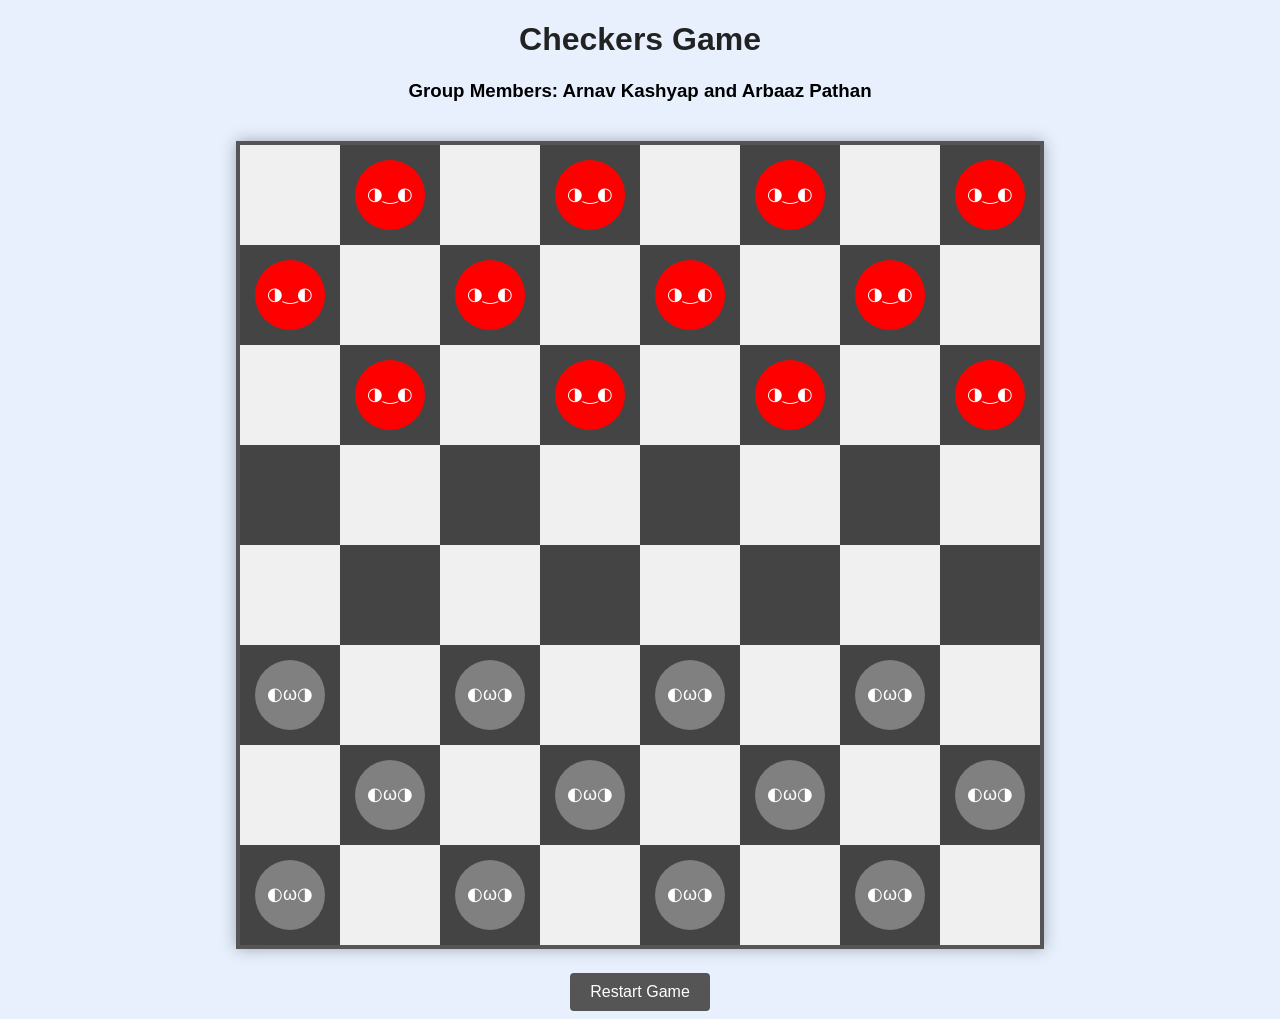
==== commit dc6c8d6e: "Redirect legacy portfolio URL to new personal site" ====
--- a/portfolio/index.html
+++ b/portfolio/index.html
@@ -2,314 +2,12 @@
 <html lang="en">
   <head>
     <meta charset="utf-8" />
-    <meta name="viewport" content="width=device-width, initial-scale=1" />
-    <meta
-      name="description"
-      content="Arbaaz Pathan is a Computer Science student at Langara College focused on cybersecurity, digital forensics, and practical software projects."
-    />
-    <meta name="theme-color" content="#08131f" />
-    <title>Arbaaz Pathan | Computer Science and Cybersecurity</title>
-    <link
-      rel="icon"
-      type="image/svg+xml"
-      href="data:image/svg+xml,%3Csvg xmlns='http://www.w3.org/2000/svg' viewBox='0 0 64 64'%3E%3Crect width='64' height='64' rx='12' fill='%2308131f'/%3E%3Cpath d='M32 10 51 18v13c0 12-7.5 20.5-19 24-11.5-3.5-19-12-19-24V18l19-8Z' fill='none' stroke='%234fe0c1' stroke-width='4'/%3E%3Cpath d='m23 33 6 6 13-15' fill='none' stroke='%23ffffff' stroke-width='4' stroke-linecap='round' stroke-linejoin='round'/%3E%3C/svg%3E"
-    />
-    <link rel="preconnect" href="https://fonts.googleapis.com" />
-    <link rel="preconnect" href="https://fonts.gstatic.com" crossorigin />
-    <link
-      href="https://fonts.googleapis.com/css2?family=IBM+Plex+Mono:wght@400;500;600&family=Manrope:wght@400;500;600;700;800&display=swap"
-      rel="stylesheet"
-    />
-    <link rel="stylesheet" href="styles.css" />
+    <meta http-equiv="refresh" content="0; url=https://arbaaz-p.github.io/" />
+    <link rel="canonical" href="https://arbaaz-p.github.io/" />
+    <title>Portfolio moved | Arbaaz Pathan</title>
+    <script>window.location.replace("https://arbaaz-p.github.io/");</script>
   </head>
   <body>
-    <a class="skip-link" href="#main">Skip to content</a>
-    <div class="site-shell">
-      <header class="site-header" aria-label="Primary navigation">
-        <a class="brand" href="#top" aria-label="Arbaaz Pathan home">
-          <span class="brand-mark" aria-hidden="true">AP</span>
-          <span>Arbaaz Pathan</span>
-        </a>
-        <nav class="nav-links" aria-label="Page sections">
-          <a href="#work">Work</a>
-          <a href="#skills">Skills</a>
-          <a href="#about">About</a>
-        </nav>
-        <a class="header-contact" href="mailto:arboo2257@gmail.com">Email me</a>
-      </header>
-
-      <main id="main">
-        <section class="hero" id="top" aria-labelledby="hero-title">
-          <div class="hero-copy">
-            <p class="eyebrow"><span aria-hidden="true"></span> Vancouver, British Columbia</p>
-            <h1 id="hero-title">Computer science built with an investigator's mindset.</h1>
-            <p class="hero-intro">
-              I am completing an Associate of Science in Computer Science at Langara College and preparing for advanced study in digital forensics and cybersecurity at BCIT.
-            </p>
-            <div class="hero-actions" aria-label="Profile links">
-              <a class="button button-primary" href="#work">View my work</a>
-              <a class="button button-secondary" href="https://github.com/arbaaz-p" target="_blank" rel="noreferrer">GitHub</a>
-              <a class="button button-secondary" href="https://leetcode.com/u/Arbaaz_P/" target="_blank" rel="noreferrer">LeetCode</a>
-              <a class="button button-secondary" href="https://www.linkedin.com/in/arbaaz-pathanbc/" target="_blank" rel="noreferrer">LinkedIn</a>
-            </div>
-          </div>
-          <aside class="status-panel" aria-label="Current focus">
-            <div class="panel-topline">
-              <span>PROFILE STATUS</span>
-              <span class="status-label">ACTIVE</span>
-            </div>
-            <dl>
-              <div>
-                <dt>Education</dt>
-                <dd>Associate of Science in Computer Science</dd>
-              </div>
-              <div>
-                <dt>Expected</dt>
-                <dd>2026</dd>
-              </div>
-              <div>
-                <dt>Focus</dt>
-                <dd>Digital forensics and cybersecurity</dd>
-              </div>
-              <div>
-                <dt>Strengths</dt>
-                <dd>Python, JavaScript, hardware testing</dd>
-              </div>
-            </dl>
-          </aside>
-        </section>
-
-        <section class="signal-strip" aria-label="Technical interests">
-          <span>Evidence integrity</span>
-          <span>Secure systems</span>
-          <span>Network fundamentals</span>
-          <span>Practical software</span>
-        </section>
-
-        <section class="section" id="work" aria-labelledby="work-title">
-          <div class="section-heading">
-            <p class="section-index">01 / SELECTED WORK</p>
-            <h2 id="work-title">Projects you can inspect and run.</h2>
-            <p>Each project is labelled clearly as independent practice, expanded coursework, or collaborative class work.</p>
-          </div>
-
-          <article class="project-card">
-            <div class="project-visual terminal-visual" aria-label="File integrity verification report">
-              <div class="terminal-window" aria-hidden="true">
-                <div class="terminal-bar"><i></i><i></i><i></i><span>verify-report.json</span></div>
-                <pre><span class="terminal-muted">$ python3 fim.py verify ./evidence</span>
-{
-  "changed": <span class="terminal-alert">true</span>,
-  "changes": {
-    "created": ["new-note.txt"],
-    "modified": ["evidence.txt"],
-    "deleted": []
-  }
-}</pre>
-              </div>
-            </div>
-            <div class="project-content">
-              <div class="project-meta">
-                <span>DEFENSIVE SECURITY</span>
-                <span>7 TESTS PASSING</span>
-              </div>
-              <h3>SHA-256 File Integrity Monitor</h3>
-              <p>
-                A Python command-line tool that creates a cryptographic baseline and reports created, modified, and deleted files in structured JSON. It uses chunked hashing, repeatable ignore rules, symlink-safe scanning, and distinct exit codes for automation.
-              </p>
-              <ul class="tag-list" aria-label="Project technologies">
-                <li>Python</li>
-                <li>SHA-256</li>
-                <li>JSON</li>
-                <li>unittest</li>
-              </ul>
-              <p class="project-caveat">Scope: detects byte-level changes; it does not identify an actor or establish forensic chain of custody.</p>
-              <div class="project-links">
-                <a href="https://github.com/arbaaz-p/checkers_game/tree/main/cybersecurity/file-integrity-monitor" target="_blank" rel="noreferrer">Review source and tests</a>
-              </div>
-            </div>
-          </article>
-
-          <article class="project-card">
-            <div class="project-visual terminal-visual" aria-label="Java concurrent queue test output">
-              <div class="terminal-window" aria-hidden="true">
-                <div class="terminal-bar"><i></i><i></i><i></i><span>BoundedBlockingQueueTest</span></div>
-                <pre><span class="terminal-muted">$ javac -d out $(find src test -name '*.java')</span>
-<span class="terminal-muted">$ java -cp out dev.arbaaz.concurrent.BoundedBlockingQueueTest</span>
-
-<span>PASS: 6 concurrency tests</span>
-
-capacity = 8
-producers = 4
-consumers = 4
-items exchanged = 1000</pre>
-              </div>
-            </div>
-            <div class="project-content">
-              <div class="project-meta">
-                <span>COURSEWORK EXPANDED</span>
-                <span>6 TESTS PASSING</span>
-              </div>
-              <h3>Java Concurrent Bounded Queue</h3>
-              <p>
-                A generic producer-consumer queue built with a fair ReentrantLock and separate not-empty and not-full conditions. The project demonstrates interruptible blocking, FIFO ordering, capacity enforcement, and coordination among multiple worker threads without busy-waiting.
-              </p>
-              <ul class="tag-list" aria-label="Project technologies">
-                <li>Java</li>
-                <li>Concurrency</li>
-                <li>Locks &amp; conditions</li>
-                <li>Testing</li>
-              </ul>
-              <p class="project-caveat">Origin: refactored and expanded from a CPSC 1181 producer-consumer lab; production applications should use Java's standard concurrent queues.</p>
-              <div class="project-links">
-                <a href="https://github.com/arbaaz-p/checkers_game/tree/main/java/concurrent-bounded-queue" target="_blank" rel="noreferrer">Review source and tests</a>
-              </div>
-            </div>
-          </article>
-
-          <article class="project-card">
-            <div class="project-visual pixels-visual" aria-label="Before and after pixel processing comparison">
-              <div class="pixel-panel pixel-original" aria-hidden="true"><span>ORIGINAL</span></div>
-              <div class="pixel-panel pixel-processed" aria-hidden="true"><span>8 COLOURS</span></div>
-            </div>
-            <div class="project-content">
-              <div class="project-meta">
-                <span>COURSEWORK EXPANDED</span>
-                <span>LIVE</span>
-              </div>
-              <h3>Interactive Image Processing Lab</h3>
-              <p>
-                An expanded CPSC 2130 project that manipulates RGBA pixels directly in HTML5 Canvas. The demo applies a sepia transform, maps pixels to an eight-colour palette, and downsamples an image by averaging 4×4 blocks without Canvas scaling.
-              </p>
-              <ul class="tag-list" aria-label="Project technologies">
-                <li>JavaScript</li>
-                <li>HTML5 Canvas</li>
-                <li>Pixel algorithms</li>
-                <li>Responsive UI</li>
-              </ul>
-              <div class="project-links">
-                <a href="projects/image-processing-lab/">Open interactive lab</a>
-                <a href="https://github.com/arbaaz-p/checkers_game/tree/main/portfolio/projects/image-processing-lab" target="_blank" rel="noreferrer">Review source code</a>
-              </div>
-            </div>
-          </article>
-
-          <article class="project-card">
-            <div class="project-visual" aria-label="Abstract representation of an eight by eight checkers board">
-              <div class="board" aria-hidden="true">
-                <span></span><span></span><span></span><span></span><span></span><span></span><span></span><span></span>
-                <span></span><span></span><span></span><span></span><span></span><span></span><span></span><span></span>
-                <span></span><span></span><span></span><span></span><span></span><span></span><span></span><span></span>
-                <span></span><span></span><span></span><span></span><span></span><span></span><span></span><span></span>
-                <span></span><span></span><span></span><span></span><span></span><span></span><span></span><span></span>
-                <span></span><span></span><span></span><span></span><span></span><span></span><span></span><span></span>
-                <span></span><span></span><span></span><span></span><span></span><span></span><span></span><span></span>
-                <span></span><span></span><span></span><span></span><span></span><span></span><span></span><span></span>
-              </div>
-              <span class="piece piece-one" aria-hidden="true"></span>
-              <span class="piece piece-two" aria-hidden="true"></span>
-              <span class="piece piece-three" aria-hidden="true"></span>
-              <span class="piece piece-four" aria-hidden="true"></span>
-            </div>
-            <div class="project-content">
-              <div class="project-meta">
-                <span>CLASS PROJECT</span>
-                <span>LIVE</span>
-              </div>
-              <h3>Browser Checkers Game</h3>
-              <p>
-                A JavaScript and HTML5 Canvas game created with a class partner. The implementation models an 8-by-8 board and interactive pieces with move validation, captures, king promotion, selection states, and restart controls.
-              </p>
-              <ul class="tag-list" aria-label="Project technologies">
-                <li>JavaScript</li>
-                <li>HTML5 Canvas</li>
-                <li>CSS</li>
-                <li>Object-oriented design</li>
-              </ul>
-              <div class="project-links">
-                <a href="https://arbaaz-p.github.io/checkers_game/" target="_blank" rel="noreferrer">Open live project</a>
-                <a href="https://github.com/arbaaz-p/checkers_game" target="_blank" rel="noreferrer">Review source code</a>
-              </div>
-            </div>
-          </article>
-        </section>
-
-        <section class="section skills-section" id="skills" aria-labelledby="skills-title">
-          <div class="section-heading">
-            <p class="section-index">02 / CAPABILITIES</p>
-            <h2 id="skills-title">Foundations I am building on.</h2>
-          </div>
-          <div class="skills-grid">
-            <article>
-              <p class="skill-number">A</p>
-              <h3>Programming</h3>
-              <p>Python, JavaScript, C, C++, Java, HTML, and CSS, with academic work in algorithms, data structures, and object-oriented programming.</p>
-            </article>
-            <article>
-              <p class="skill-number">B</p>
-              <h3>Technical practice</h3>
-              <p>Git, GitHub, unittest, JSON, HTML5 Canvas, browser developer tools, debugging, hardware inspection, and systematic quality checks.</p>
-            </article>
-            <article>
-              <p class="skill-number">C</p>
-              <h3>Communication</h3>
-              <p>Customer-facing experience, collaborative project work, debate leadership, and public speaking under pressure.</p>
-            </article>
-          </div>
-        </section>
-
-        <section class="section about-section" id="about" aria-labelledby="about-title">
-          <div class="about-copy">
-            <p class="section-index">03 / ABOUT</p>
-            <h2 id="about-title">Why digital forensics and cybersecurity?</h2>
-            <p>
-              I am interested in work where technical accuracy matters: understanding systems, preserving information, finding useful evidence, and explaining results clearly. My computer science education provides the programming foundation; my hardware quality-control work taught me to follow repeatable checks and document results carefully.
-            </p>
-          </div>
-          <div class="timeline" aria-label="Education and experience highlights">
-            <article>
-              <span>2024–2026</span>
-              <div>
-                <h3>Langara College</h3>
-                <p>Associate of Science in Computer Science</p>
-              </div>
-            </article>
-            <article>
-              <span>2025</span>
-              <div>
-                <h3>CTDI</h3>
-                <p>Quality-control testing for telecom hardware</p>
-              </div>
-            </article>
-            <article>
-              <span>Current</span>
-              <div>
-                <h3>Continued development</h3>
-                <p>File integrity monitoring, cybersecurity fundamentals, and technical problem solving</p>
-              </div>
-            </article>
-          </div>
-        </section>
-
-        <section class="contact-section" aria-labelledby="contact-title">
-          <p class="section-index">04 / CONTACT</p>
-          <h2 id="contact-title">Let's connect.</h2>
-          <p>I am open to conversations about student projects, cybersecurity learning, and technical opportunities in British Columbia.</p>
-          <div class="contact-links">
-            <a href="mailto:arboo2257@gmail.com">arboo2257@gmail.com</a>
-            <a href="https://github.com/arbaaz-p" target="_blank" rel="noreferrer">github.com/arbaaz-p</a>
-            <a href="https://leetcode.com/u/Arbaaz_P/" target="_blank" rel="noreferrer">LeetCode profile</a>
-            <a href="https://www.linkedin.com/in/arbaaz-pathanbc/" target="_blank" rel="noreferrer">LinkedIn profile</a>
-          </div>
-        </section>
-      </main>
-
-      <footer>
-        <span>Arbaaz Pathan</span>
-        <span>Built as a lightweight static site</span>
-        <span id="current-year">2026</span>
-      </footer>
-    </div>
-    <script src="script.js"></script>
+    <p>Portfolio moved to <a href="https://arbaaz-p.github.io/">arbaaz-p.github.io</a>.</p>
   </body>
 </html>
